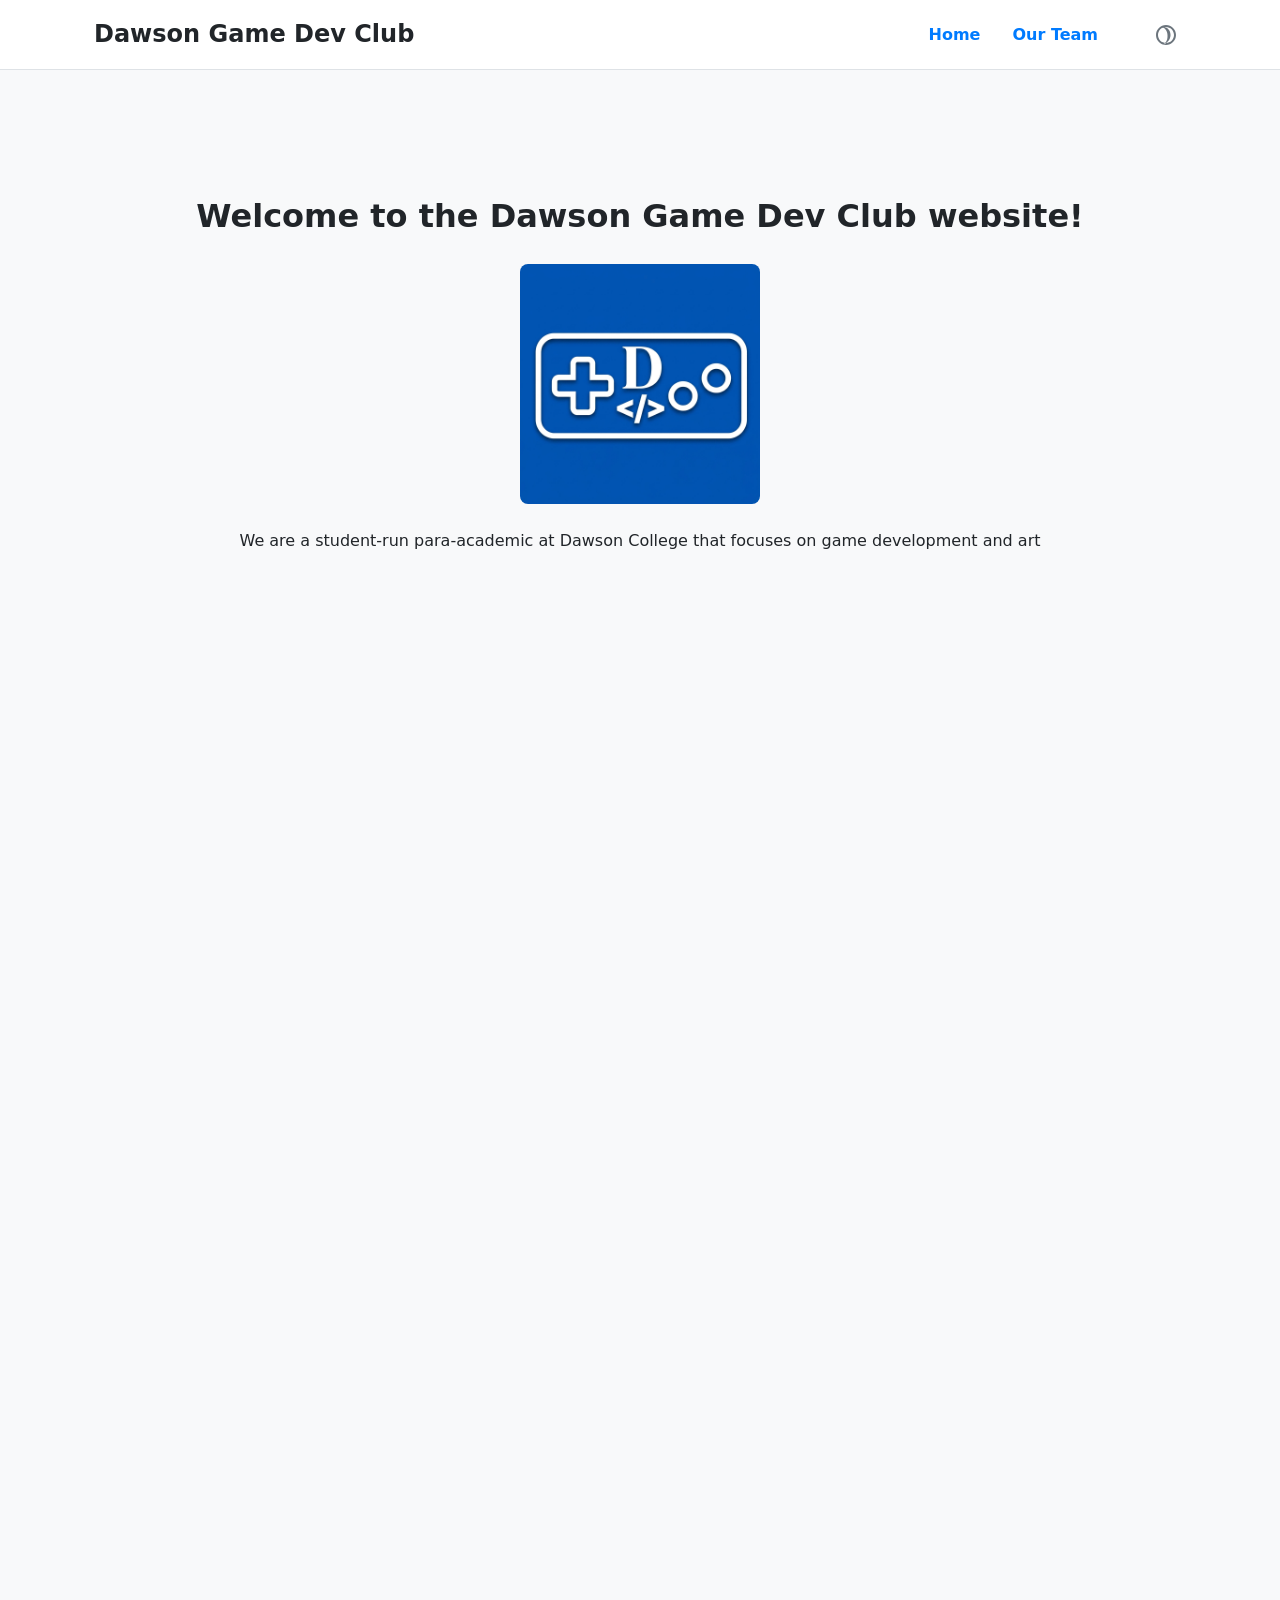
==== index.html @ 48becf94 "fixed the logo" ====
<!DOCTYPE html>
<html lang="en">
<!-- data-theme attribute will be managed by JS -->

<head>
  <meta charset="UTF-8">
  <meta name="viewport" content="width=device-width, initial-scale=1.0">
  <title>Dawson Game Dev Club</title>
  <!--
      FOUC PREVENTION SCRIPT:
      This runs instantly before the page content is rendered to set the theme,
      preventing a "flash of unstyled content" if the user has a saved
      or OS-level preference for a non-default theme.
    -->
  <script>
    (function () {
      const theme = localStorage.getItem('theme') || (window.matchMedia('(prefers-color-scheme: dark)').matches ? 'dark' : 'light');
      if (theme === 'dark') {
        document.documentElement.setAttribute('data-theme', 'dark');
      }
    })();
  </script>
  <link rel="stylesheet" href="styles/style.css" />
  <script src="scripts/script.js" defer></script>
</head>

<body>


  <header class="navbar">
  </header>

  <main class="content">
    <h1>Welcome to the Dawson Game Dev Club website!</h1>
    <img src="assets/DawsonGDC.jpg" alt="Dawson College game development Logo" class="logo" />
    <p>We are a student-run para-academic at Dawson College that focuses on game development and art</p>
    <p></p>
  </main>

</body>

</html>
---- styles/style.css ----
/*
        ========================================
        CSS Custom Properties for Theming
        ========================================
        The entire theme system is controlled by these variables. The default
        state (:root) is the light theme.
        */
:root {
    --color-background: #f8f9fa;
    --color-surface: #ffffff;
    /* Card/Navbar background */
    --color-text-primary: #212529;
    --color-text-secondary: #6c757d;
    --color-border: #dee2e6;
    --color-primary: #007bff;
    --color-primary-hover: #0056b3;

    --transition-speed: 0.3s;
    --navbar-height: 70px;
    --navbar-padding: 1.5rem;
    --container-width: 1140px;
    --border-radius: 8px;
    --font-family-sans-serif: system-ui, -apple-system, sans-serif;
}

/*
        The dark theme is an override of the root variables.
        It is applied when the <html> tag has the `data-theme="dark"` attribute.
        */
[data-theme="dark"] {
    --color-background: #121212;
    --color-surface: #1e1e1e;
    --color-text-primary: #e0e0e0;
    --color-text-secondary: #a0a0a0;
    --color-border: #333333;
    --color-primary: #3391ff;
    --color-primary-hover: #5ca8ff;
}

/*
        ========================================
        Global Styles
        ========================================
        */
*,
*::before,
*::after {
    box-sizing: border-box;
}

body {
    margin: 0;
    font-family: var(--font-family-sans-serif);
    font-size: 1rem;
    line-height: 1.6;
    background-color: var(--color-background);
    color: var(--color-text-primary);
    transition: background-color var(--transition-speed) ease, color var(--transition-speed) ease;
}

.content {
    height: 200vh;
    padding: 100px var(--navbar-padding);
    text-align: center;
}

ul {
    list-style: none;
    margin: 0;
    padding: 0;
}

a {
    text-decoration: none;
    color: var(--color-primary);
}

a:hover {
    color: var(--color-primary-hover);
}

/*
        ========================================
        Navbar Styles
        ========================================
        */
.navbar {
    height: var(--navbar-height);
    display: flex;
    align-items: center;
    position: sticky;
    top: 0;
    background-color: var(--color-surface);
    border-bottom: 1px solid var(--color-border);
    transition: background-color var(--transition-speed) ease, border-color var(--transition-speed) ease;
    z-index: 1000;
}

.navbar__container {
    display: flex;
    justify-content: space-between;
    align-items: center;
    width: 100%;
    max-width: var(--container-width);
    margin: 0 auto;
    padding: 0 var(--navbar-padding);
}

.navbar__brand {
    font-size: 1.5rem;
    font-weight: bold;
    color: var(--color-text-primary);
    text-decoration: none;
    transition: color var(--transition-speed) ease;
}

.navbar__toggle {
    display: block;
    border: none;
    background: transparent;
    cursor: pointer;
    padding: 0.5rem;
}

.navbar__toggle .bar {
    display: block;
    width: 25px;
    height: 3px;
    margin: 5px auto;
    background-color: var(--color-text-primary);
    transition: all var(--transition-speed) ease;
}

.navbar__toggle.is-active .bar:nth-child(1) {
    transform: translateY(8px) rotate(45deg);
}

.navbar__toggle.is-active .bar:nth-child(2) {
    opacity: 0;
}

.navbar__toggle.is-active .bar:nth-child(3) {
    transform: translateY(-8px) rotate(-45deg);
}

.navbar__menu {
    display: none;
    flex-direction: column;
    width: 100%;
    position: absolute;
    top: var(--navbar-height);
    left: 0;
    background-color: var(--color-surface);
    border-bottom: 1px solid var(--color-border);
    z-index: 999;
}

.navbar__menu.is-active {
    display: flex;
}

.navbar__item {
    text-align: center;
    border-top: 1px solid var(--color-border);
}

.navbar__link {
    display: block;
    padding: 1.25rem;
    font-weight: bold;
}

/* Focus state for all interactive elements */
:is(.navbar__toggle, .navbar__link, #theme-toggle):focus-visible {
    outline: 2px solid var(--color-primary);
    outline-offset: 3px;
    border-radius: 4px;
}

/*
        ========================================
        Theme Toggle Button Styles
        ========================================
        */
#theme-toggle {
    background: none;
    border: none;
    cursor: pointer;
    padding: 0.5rem;
    border-radius: 50%;
    display: flex;
    align-items: center;
}

.theme-icon {
    width: 24px;
    height: 24px;
    color: var(--color-text-secondary);
    transition: color var(--transition-speed) ease, transform var(--transition-speed) ease;
}

#theme-toggle:hover .theme-icon,
#theme-toggle:focus .theme-icon {
    color: var(--color-text-primary);
    transform: rotate(15deg);
}

/* Logic to show the correct icon based on the current theme */
.sun-icon {
    display: none;
}

.moon-icon {
    display: block;
}

[data-theme="dark"] .sun-icon {
    display: block;
}

[data-theme="dark"] .moon-icon {
    display: none;
}

/*
        ========================================
        Desktop Navbar Styles
        ========================================
        */
@media (min-width: 768px) {
    .navbar__toggle {
        display: none;
    }

    .navbar__menu {
        display: flex;
        flex-direction: row;
        align-items: center;
        position: static;
        width: auto;
        background-color: transparent;
        border: none;
    }

    .navbar__list {
        display: flex;
        align-items: center;
        gap: 1rem;
    }

    .navbar__item {
        border-top: none;
    }

    .navbar__link {
        padding: 0.5rem;
    }

    /* The theme toggle is the last item in the list */
    .navbar__item:last-child {
        margin-left: 1.5rem;
    }

    .logo {
        max-width: 15em;
        height: auto;
        border-radius: var(--border-radius);
    }
}
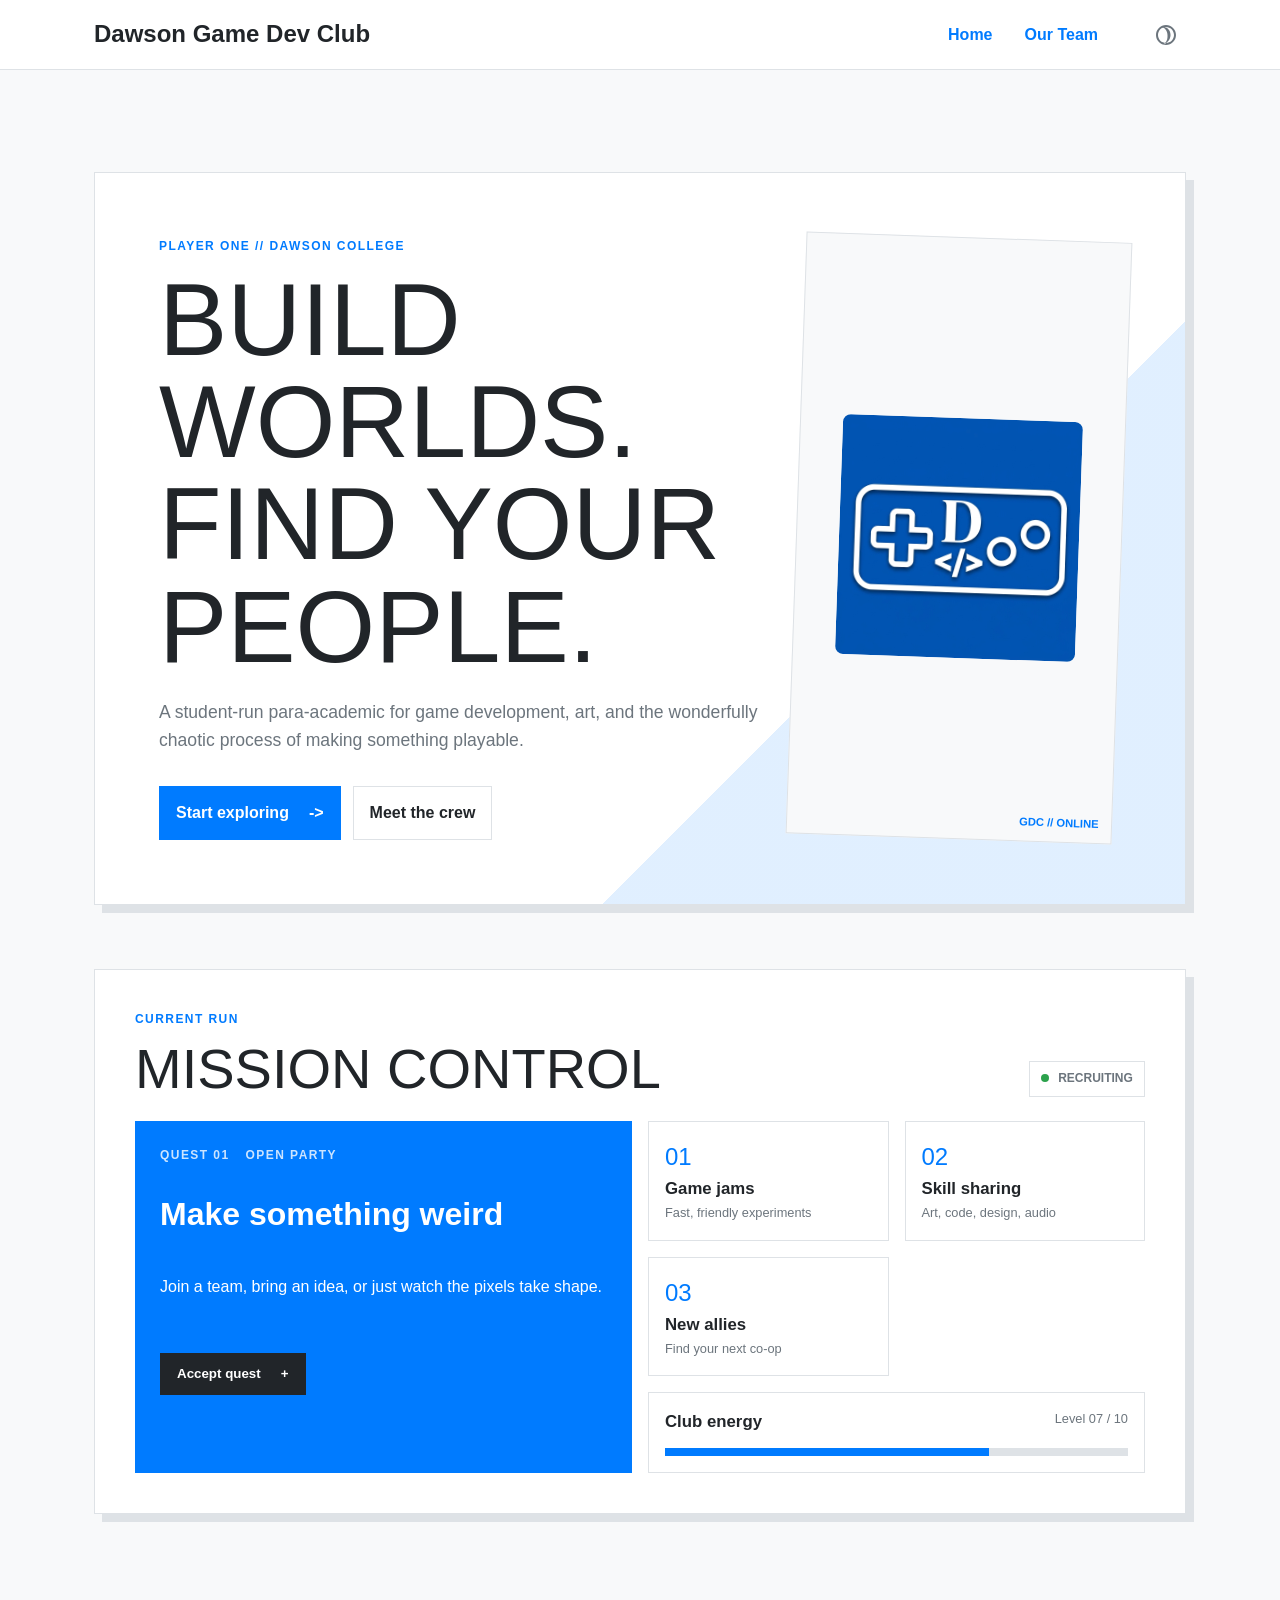
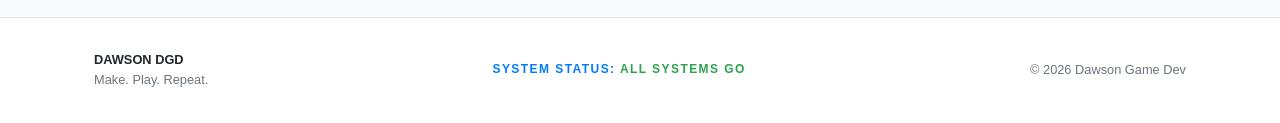
==== commit af7f70df: "revamp the entire index html site" ====
--- a/index.html
+++ b/index.html
@@ -31,11 +31,57 @@
   </header>
 
   <main class="content">
-    <h1>Welcome to the Dawson Game Dev Club website!</h1>
-    <img src="assets/DawsonGDC.jpg" alt="Dawson College game development Logo" class="logo" />
-    <p>We are a student-run para-academic at Dawson College that focuses on game development and art</p>
-    <p></p>
+    <section class="hero-panel" aria-labelledby="home-title">
+      <div class="hero-copy">
+        <p class="eyebrow">PLAYER ONE // DAWSON COLLEGE</p>
+        <h1 id="home-title">Build worlds. Find your people.</h1>
+        <p class="intro">A student-run para-academic for game development, art, and the wonderfully chaotic process of making something playable.</p>
+        <div class="hero-actions">
+          <a class="button button--primary" href="#mission-control">Start exploring <span aria-hidden="true">-&gt;</span></a>
+          <a class="button button--quiet" href="pages/team.html">Meet the crew</a>
+        </div>
+      </div>
+      <div class="hero-art" aria-label="Dawson Game Dev Club logo">
+        <img src="assets/DawsonGDC.jpg" alt="Dawson College game development Logo" class="logo" />
+        <span class="hero-art__label">GDC // ONLINE</span>
+      </div>
+    </section>
+
+    <section class="mission-control" id="mission-control" aria-labelledby="mission-title">
+      <div class="section-heading">
+        <div>
+          <p class="eyebrow">CURRENT RUN</p>
+          <h2 id="mission-title">Mission control</h2>
+        </div>
+        <span class="status-pill"><span class="status-dot"></span> Recruiting</span>
+      </div>
+
+      <div class="mission-grid">
+        <article class="mission-card mission-card--featured">
+          <div class="mission-card__topline"><span>QUEST 01</span><span>OPEN PARTY</span></div>
+          <h3>Make something weird</h3>
+          <p>Join a team, bring an idea, or just watch the pixels take shape.</p>
+          <button class="button button--dark" id="mission-button" type="button">Accept quest <span aria-hidden="true">+</span></button>
+          <p class="mission-feedback" id="mission-feedback" aria-live="polite"></p>
+        </article>
+
+        <div class="stats-grid">
+          <article class="stat-card"><span class="stat-card__icon" aria-hidden="true">01</span><strong>Game jams</strong><span>Fast, friendly experiments</span></article>
+          <article class="stat-card"><span class="stat-card__icon" aria-hidden="true">02</span><strong>Skill sharing</strong><span>Art, code, design, audio</span></article>
+          <article class="stat-card"><span class="stat-card__icon" aria-hidden="true">03</span><strong>New allies</strong><span>Find your next co-op</span></article>
+          <article class="stat-card stat-card--meter"><div><strong>Club energy</strong><span>Level 07 / 10</span></div><span class="energy-meter"><span></span></span></article>
+        </div>
+      </div>
+    </section>
   </main>
+
+  <footer class="site-footer">
+    <div class="site-footer__inner">
+      <p><strong>DAWSON DGD</strong><br />Make. Play. Repeat.</p>
+      <p class="site-footer__signal">SYSTEM STATUS: <span>ALL SYSTEMS GO</span></p>
+      <p>&copy; 2026 Dawson Game Dev</p>
+    </div>
+  </footer>
 
 </body>
 
--- a/styles/style.css
+++ b/styles/style.css
@@ -20,7 +20,8 @@
     --navbar-padding: 1.5rem;
     --container-width: 1140px;
     --border-radius: 8px;
-    --font-family-sans-serif: system-ui, -apple-system, sans-serif;
+    --font-family-sans-serif: "Trebuchet MS", "Segoe UI", sans-serif;
+    --font-family-display: Impact, Haettenschweiler, "Arial Narrow Bold", sans-serif;
 }
 
 /*
@@ -59,9 +60,9 @@
 }
 
 .content {
-    height: 200vh;
-    padding: 100px var(--navbar-padding);
-    text-align: center;
+    max-width: var(--container-width);
+    margin: 0 auto;
+    padding: clamp(3rem, 8vw, 7rem) var(--navbar-padding);
 }
 
 ul {
@@ -170,6 +171,130 @@
     font-weight: bold;
 }
 
+.hero-panel,
+.mission-control {
+    border: 1px solid var(--color-border);
+    background: var(--color-surface);
+    box-shadow: 8px 8px 0 var(--color-border);
+}
+
+.hero-panel {
+    display: grid;
+    grid-template-columns: 1.3fr 0.7fr;
+    gap: 2rem;
+    padding: clamp(1.5rem, 5vw, 4rem);
+    background-image: linear-gradient(135deg, var(--color-surface) 0 68%, color-mix(in srgb, var(--color-primary) 12%, var(--color-surface)) 68%);
+}
+
+.eyebrow,
+.mission-card__topline,
+.site-footer__signal {
+    margin: 0 0 0.75rem;
+    color: var(--color-primary);
+    font-size: 0.75rem;
+    font-weight: bold;
+    letter-spacing: 0.12em;
+}
+
+h1,
+h2,
+h3 {
+    margin-top: 0;
+    line-height: 1;
+}
+
+h1 {
+    max-width: 11ch;
+    margin-bottom: 1.25rem;
+    font-family: var(--font-family-display);
+    font-size: clamp(3.5rem, 8vw, 7rem);
+    font-weight: 400;
+    letter-spacing: 0;
+    text-transform: uppercase;
+}
+
+.intro {
+    max-width: 42rem;
+    color: var(--color-text-secondary);
+    font-size: 1.1rem;
+}
+
+.hero-actions {
+    display: flex;
+    flex-wrap: wrap;
+    gap: 0.75rem;
+    margin-top: 2rem;
+}
+
+.button {
+    display: inline-flex;
+    align-items: center;
+    justify-content: space-between;
+    gap: 1.25rem;
+    border: 1px solid var(--color-text-primary);
+    padding: 0.8rem 1rem;
+    color: var(--color-text-primary);
+    font-weight: bold;
+    transition: transform var(--transition-speed) ease, box-shadow var(--transition-speed) ease;
+}
+
+.button:hover {
+    color: var(--color-text-primary);
+    transform: translate(-3px, -3px);
+    box-shadow: 4px 4px 0 var(--color-primary);
+}
+
+.button--primary { background: var(--color-primary); color: #fff; border-color: var(--color-primary); }
+.button--primary:hover { color: #fff; }
+.button--quiet { border-color: var(--color-border); }
+.button--dark { background: var(--color-text-primary); color: var(--color-surface); border-color: var(--color-text-primary); }
+.button--dark:hover { color: var(--color-surface); }
+
+.hero-art {
+    display: flex;
+    min-height: 17rem;
+    align-items: center;
+    justify-content: center;
+    position: relative;
+    border: 1px solid var(--color-border);
+    background: var(--color-background);
+    transform: rotate(2deg);
+}
+
+.logo { max-width: min(80%, 15rem); height: auto; border-radius: var(--border-radius); }
+.hero-art__label { position: absolute; right: 0.75rem; bottom: 0.6rem; color: var(--color-primary); font-size: 0.7rem; font-weight: bold; }
+
+.mission-control { margin-top: 4rem; padding: clamp(1.25rem, 4vw, 2.5rem); }
+.section-heading { display: flex; align-items: end; justify-content: space-between; gap: 1rem; margin-bottom: 1.5rem; }
+.section-heading h2 { margin-bottom: 0; font-family: var(--font-family-display); font-size: clamp(2rem, 5vw, 3.5rem); font-weight: 400; text-transform: uppercase; }
+.status-pill { padding: 0.45rem 0.7rem; border: 1px solid var(--color-border); color: var(--color-text-secondary); font-size: 0.75rem; font-weight: bold; text-transform: uppercase; }
+.status-dot { display: inline-block; width: 0.5rem; height: 0.5rem; margin-right: 0.35rem; border-radius: 50%; background: #2ca24c; }
+.mission-grid { display: grid; grid-template-columns: 1fr 1fr; gap: 1rem; }
+.mission-card { padding: 1.5rem; background: var(--color-background); border: 1px solid var(--color-border); }
+.mission-card__topline { display: flex; justify-content: space-between; gap: 1rem; }
+.mission-card--featured { display: flex; flex-direction: column; align-items: flex-start; justify-content: space-between; min-height: 15rem; background: var(--color-primary); color: #fff; border-color: var(--color-primary); }
+.mission-card--featured .mission-card__topline { color: #fff; opacity: 0.8; }
+.mission-card h3 { margin-bottom: 0.5rem; font-size: 2rem; }
+.mission-card p { max-width: 30rem; }
+.mission-card .button { margin-top: 1rem; }
+.mission-feedback { min-height: 1.5em; margin: 0.75rem 0 0; font-size: 0.85rem; font-weight: bold; }
+.stats-grid { display: grid; grid-template-columns: 1fr 1fr; gap: 1rem; }
+.stat-card { display: flex; min-height: 7rem; flex-direction: column; justify-content: space-between; padding: 1rem; border: 1px solid var(--color-border); }
+.stat-card strong { font-size: 1.05rem; }
+.stat-card > span:last-child, .stat-card div span { color: var(--color-text-secondary); font-size: 0.8rem; }
+.stat-card__icon { color: var(--color-primary); font-family: var(--font-family-display); font-size: 1.5rem; }
+.stat-card--meter { grid-column: span 2; min-height: auto; gap: 0.75rem; }
+.stat-card--meter div { display: flex; justify-content: space-between; gap: 1rem; }
+.energy-meter { display: block; height: 0.5rem; background: var(--color-border); }
+.energy-meter span { display: block; width: 70%; height: 100%; background: var(--color-primary); }
+
+.site-footer { border-top: 1px solid var(--color-border); background: var(--color-surface); }
+.site-footer__inner { display: flex; max-width: var(--container-width); align-items: center; justify-content: space-between; gap: 1rem; margin: 0 auto; padding: 2rem var(--navbar-padding); color: var(--color-text-secondary); font-size: 0.8rem; }
+.site-footer__inner p { margin: 0; }
+.site-footer__inner strong { color: var(--color-text-primary); }
+.site-footer__signal { margin: 0; }
+.site-footer__signal span { color: #2ca24c; }
+
 /* Focus state for all interactive elements */
 :is(.navbar__toggle, .navbar__link, #theme-toggle):focus-visible {
     outline: 2px solid var(--color-primary);
@@ -261,9 +386,10 @@
         margin-left: 1.5rem;
     }
 
-    .logo {
-        max-width: 15em;
-        height: auto;
-        border-radius: var(--border-radius);
-    }
-}
+}
+
+@media (max-width: 767px) {
+    .hero-panel, .mission-grid { grid-template-columns: 1fr; }
+    .hero-art { min-height: 12rem; }
+    .site-footer__inner { align-items: flex-start; flex-direction: column; }
+}
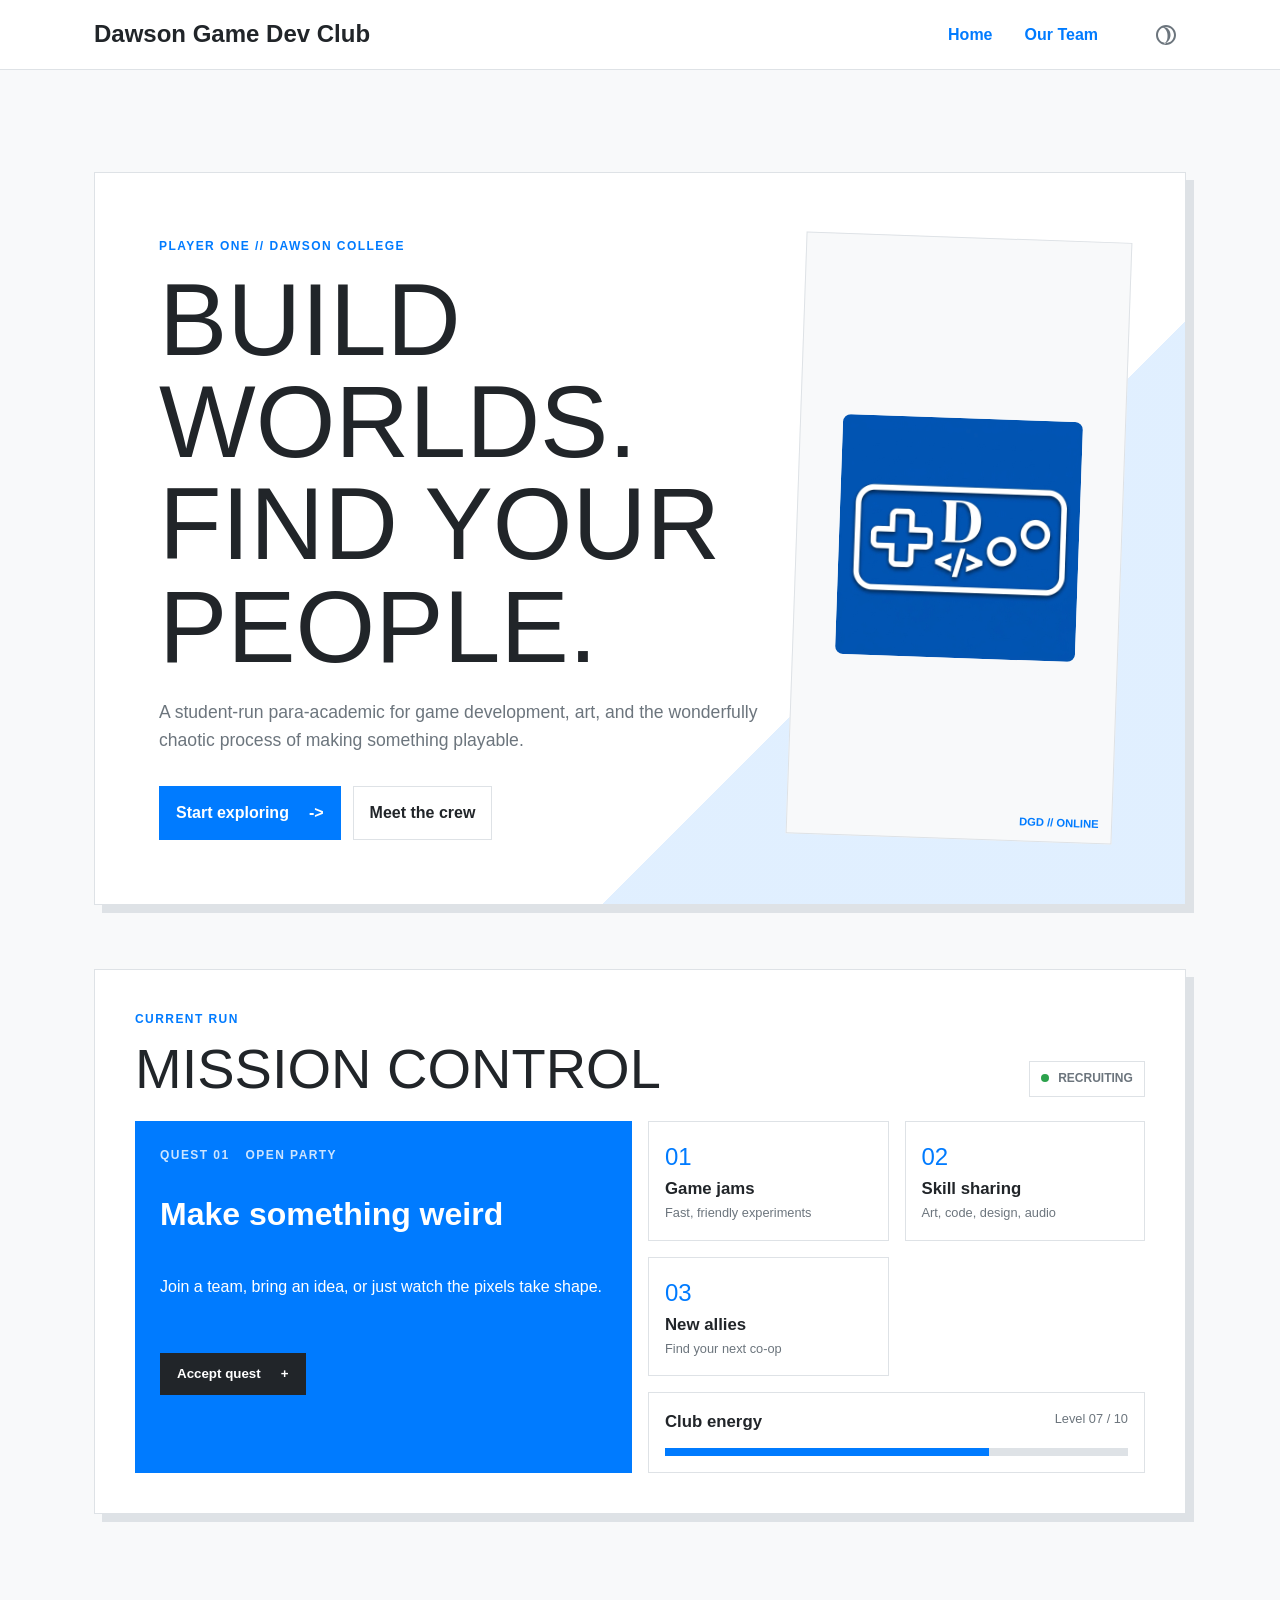
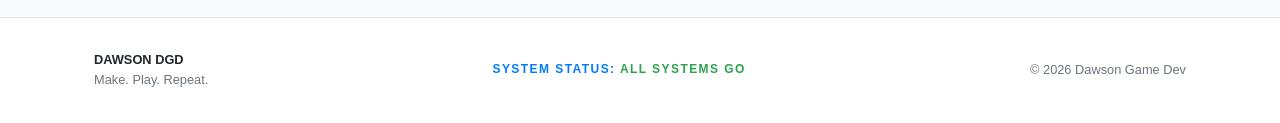
==== commit aebb9ce2: "added the initial template for the work of student works while correcting the information in the ind" ====
--- a/index.html
+++ b/index.html
@@ -5,7 +5,7 @@
 <head>
   <meta charset="UTF-8">
   <meta name="viewport" content="width=device-width, initial-scale=1.0">
-  <title>Dawson Game Dev Club</title>
+  <title>Dawson Game Dev</title>
   <!--
       FOUC PREVENTION SCRIPT:
       This runs instantly before the page content is rendered to set the theme,
@@ -41,9 +41,9 @@
           <a class="button button--quiet" href="pages/team.html">Meet the crew</a>
         </div>
       </div>
-      <div class="hero-art" aria-label="Dawson Game Dev Club logo">
+      <div class="hero-art" aria-label="Dawson Game Dev logo">
         <img src="assets/DawsonGDC.jpg" alt="Dawson College game development Logo" class="logo" />
-        <span class="hero-art__label">GDC // ONLINE</span>
+        <span class="hero-art__label">DGD // ONLINE</span>
       </div>
     </section>
 
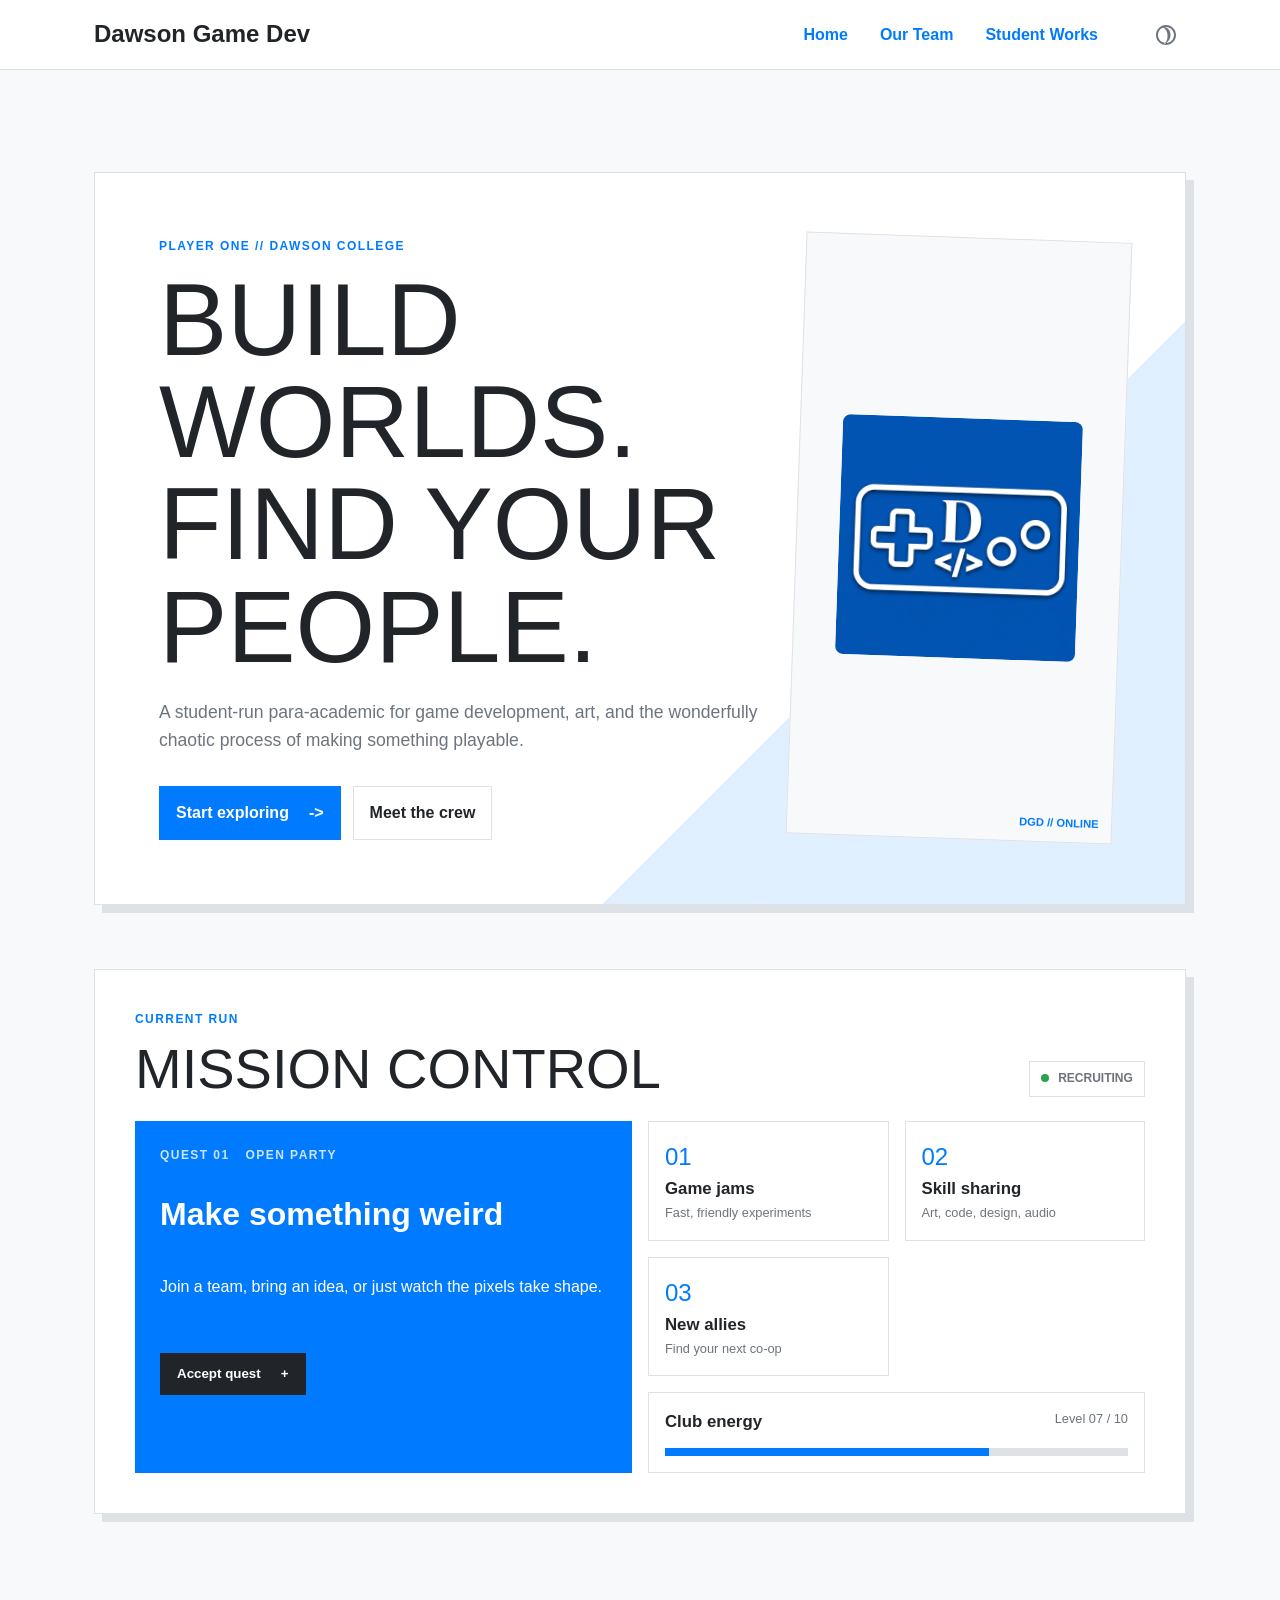
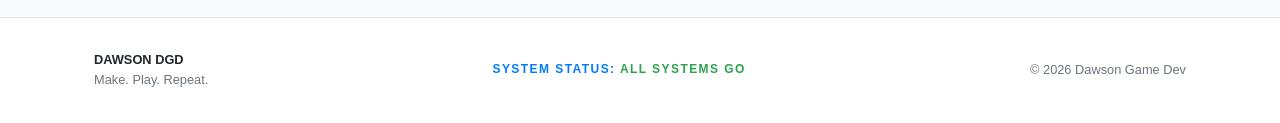
==== commit 42952767: "added the meta tags and update the html template" ====
--- a/index.html
+++ b/index.html
@@ -6,7 +6,8 @@
   <meta charset="UTF-8">
   <meta name="viewport" content="width=device-width, initial-scale=1.0">
   <title>Dawson Game Dev</title>
-  <!--
+  <meta name="description" content="Dawson College Game Dev: Student game development, game design, indie game jams, coding, pixel art, 3D modeling, and audio in Montreal. Join our dev or Art team!">
+    <!--
       FOUC PREVENTION SCRIPT:
       This runs instantly before the page content is rendered to set the theme,
       preventing a "flash of unstyled content" if the user has a saved
